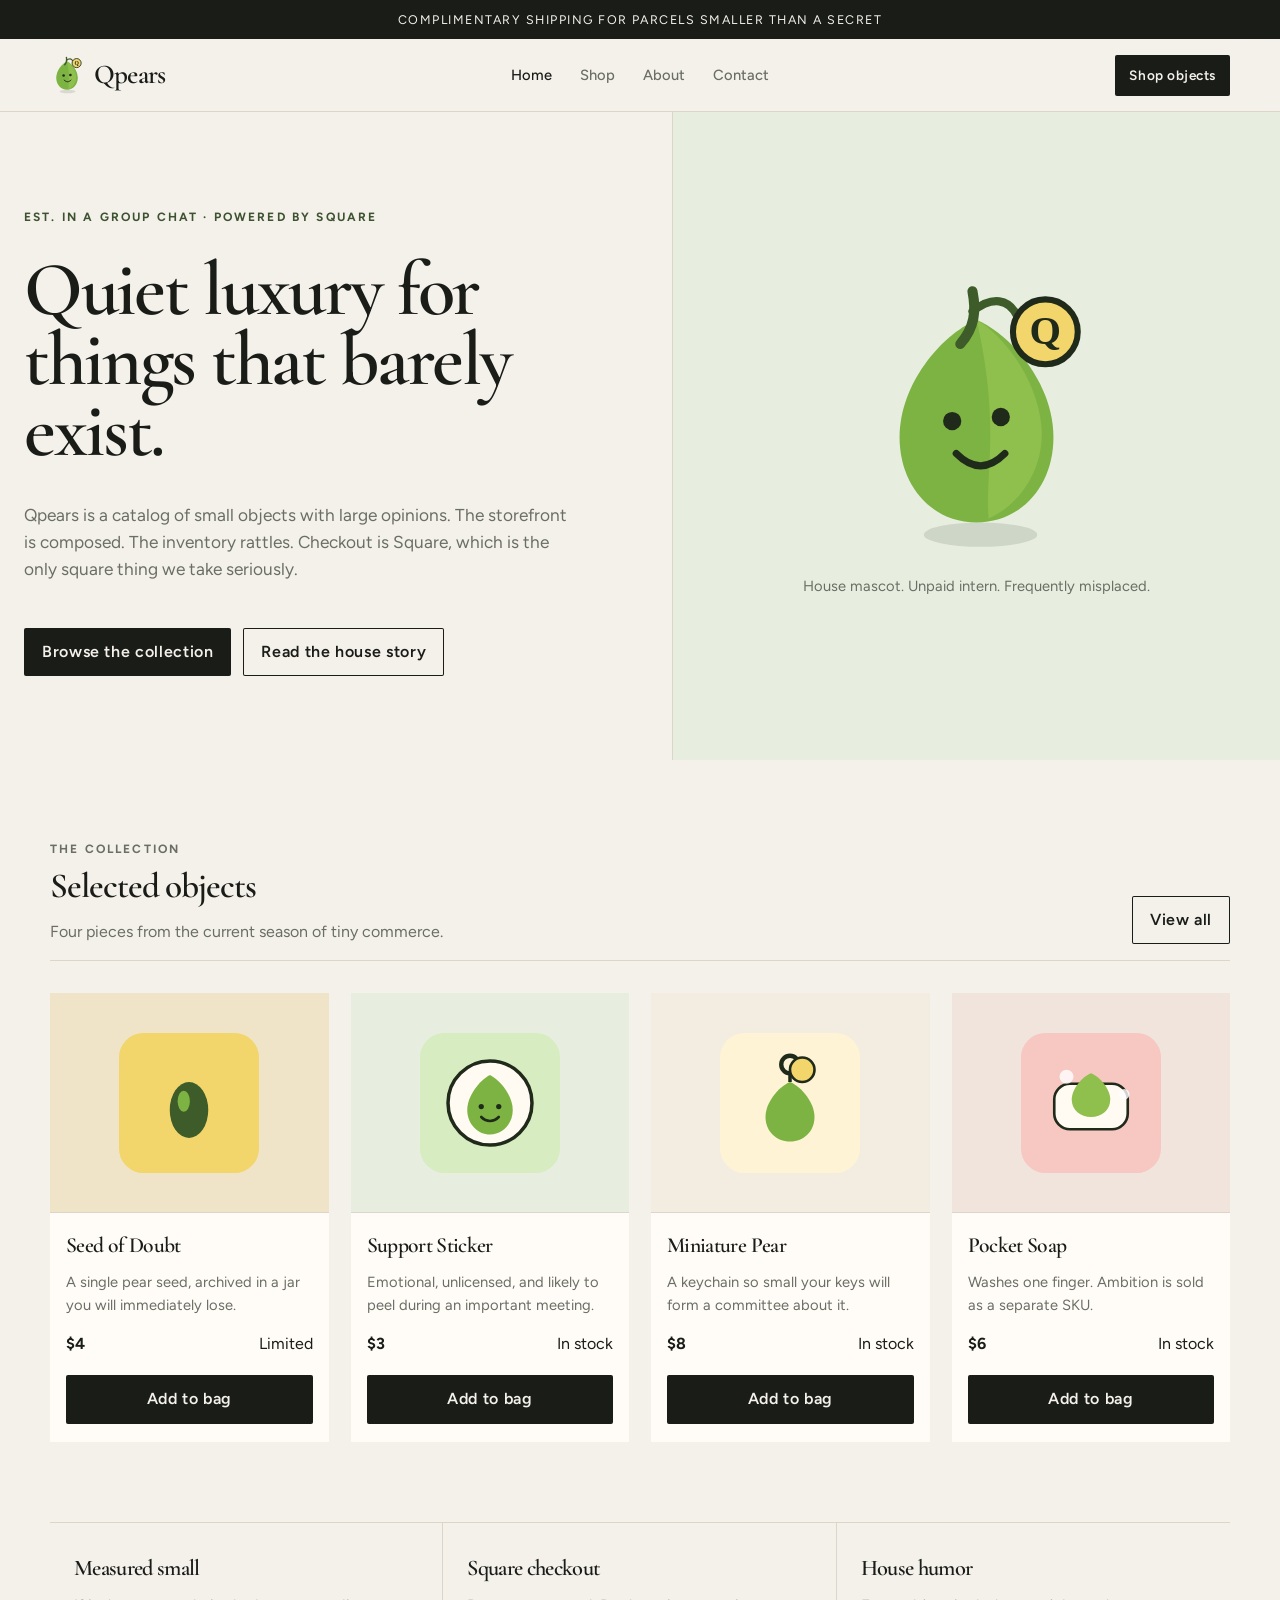
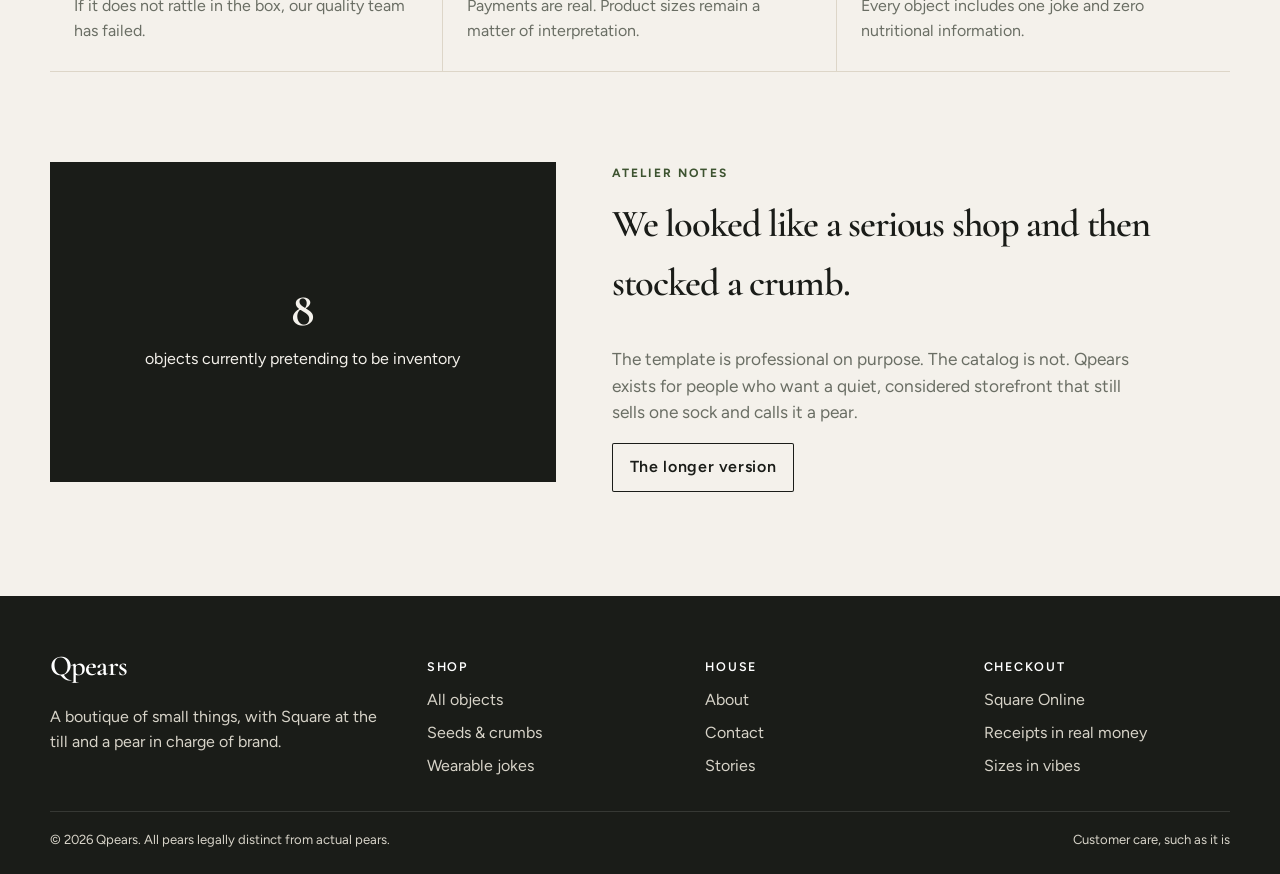
==== index.html @ 50240536 "Publish the Qpears static shop for GitHub Pages. The site is a public joke storefront with Square ch" ====
<!DOCTYPE html>
<html lang="en">
<head>
  <meta charset="UTF-8">
  <meta name="viewport" content="width=device-width, initial-scale=1">
  <title>Qpears — a professional shop for unserious objects</title>
  <meta name="description" content="A boutique for extremely small goods. Square checkout. Questionable pears.">
  <link rel="preconnect" href="https://fonts.googleapis.com">
  <link rel="preconnect" href="https://fonts.gstatic.com" crossorigin>
  <link href="https://fonts.googleapis.com/css2?family=Cormorant+Garamond:wght@500;600;700&family=Figtree:wght@400;500;600;700&display=swap" rel="stylesheet">
  <link rel="stylesheet" href="styles.css">
</head>
<body>
  <div class="announce">Complimentary shipping for parcels smaller than a secret</div>

  <header class="site-header">
    <div class="wrap header-inner">
      <a class="brand" href="index.html">
        <img src="assets/logo.svg" alt="">
        Qpears
      </a>
      <nav>
        <a href="index.html" aria-current="page">Home</a>
        <a href="shop.html">Shop</a>
        <a href="about.html">About</a>
        <a href="contact.html">Contact</a>
      </nav>
      <div class="header-actions">
        <a class="btn btn-primary btn-small" href="shop.html">Shop objects</a>
        <button class="nav-toggle" type="button" aria-label="Open menu">
          <span></span><span></span><span></span>
        </button>
      </div>
    </div>
  </header>

  <main>
    <section class="hero">
      <div class="wrap hero-copy">
        <p class="eyebrow">Est. in a group chat · Powered by Square</p>
        <h1>Quiet luxury for things that barely exist.</h1>
        <p class="lede">Qpears is a catalog of small objects with large opinions. The storefront is composed. The inventory rattles. Checkout is Square, which is the only square thing we take seriously.</p>
        <div class="actions">
          <a class="btn btn-primary" href="shop.html">Browse the collection</a>
          <a class="btn btn-ghost" href="about.html">Read the house story</a>
        </div>
      </div>
      <aside class="hero-panel">
        <figure>
          <img src="assets/logo.svg" alt="The Qpears pear, professionally employed">
          <figcaption>House mascot. Unpaid intern. Frequently misplaced.</figcaption>
        </figure>
      </aside>
    </section>

    <section class="wrap section">
      <div class="section-head">
        <div>
          <p class="eyebrow">The collection</p>
          <h2>Selected objects</h2>
          <p>Four pieces from the current season of tiny commerce.</p>
        </div>
        <a class="btn btn-ghost" href="shop.html">View all</a>
      </div>
      <div class="grid">
        <article class="product">
          <div class="product-art art-gold"><img src="assets/seed.svg" alt=""></div>
          <div class="product-body">
            <h3>Seed of Doubt</h3>
            <p>A single pear seed, archived in a jar you will immediately lose.</p>
            <div class="product-meta"><span class="price">$4</span><span>Limited</span></div>
            <button class="btn btn-primary" data-buy type="button">Add to bag</button>
          </div>
        </article>
        <article class="product">
          <div class="product-art art-leaf"><img src="assets/sticker.svg" alt=""></div>
          <div class="product-body">
            <h3>Support Sticker</h3>
            <p>Emotional, unlicensed, and likely to peel during an important meeting.</p>
            <div class="product-meta"><span class="price">$3</span><span>In stock</span></div>
            <button class="btn btn-primary" data-buy type="button">Add to bag</button>
          </div>
        </article>
        <article class="product">
          <div class="product-art art-cream"><img src="assets/keychain.svg" alt=""></div>
          <div class="product-body">
            <h3>Miniature Pear</h3>
            <p>A keychain so small your keys will form a committee about it.</p>
            <div class="product-meta"><span class="price">$8</span><span>In stock</span></div>
            <button class="btn btn-primary" data-buy type="button">Add to bag</button>
          </div>
        </article>
        <article class="product">
          <div class="product-art art-coral"><img src="assets/soap.svg" alt=""></div>
          <div class="product-body">
            <h3>Pocket Soap</h3>
            <p>Washes one finger. Ambition is sold as a separate SKU.</p>
            <div class="product-meta"><span class="price">$6</span><span>In stock</span></div>
            <button class="btn btn-primary" data-buy type="button">Add to bag</button>
          </div>
        </article>
      </div>
    </section>

    <section class="trust wrap">
      <article>
        <h3>Measured small</h3>
        <p>If it does not rattle in the box, our quality team has failed.</p>
      </article>
      <article>
        <h3>Square checkout</h3>
        <p>Payments are real. Product sizes remain a matter of interpretation.</p>
      </article>
      <article>
        <h3>House humor</h3>
        <p>Every object includes one joke and zero nutritional information.</p>
      </article>
    </section>

    <section class="wrap section story">
      <div class="story-panel">
        <div>
          <strong>8</strong>
          objects currently pretending to be inventory
        </div>
      </div>
      <div class="story-copy">
        <p class="eyebrow">Atelier notes</p>
        <h2>We looked like a serious shop and then stocked a crumb.</h2>
        <p class="lede">The template is professional on purpose. The catalog is not. Qpears exists for people who want a quiet, considered storefront that still sells one sock and calls it a pear.</p>
        <a class="btn btn-ghost" href="about.html">The longer version</a>
      </div>
    </section>
  </main>

  <footer class="site-footer">
    <div class="wrap footer-grid">
      <div>
        <h2>Qpears</h2>
        <p>A boutique of small things, with Square at the till and a pear in charge of brand.</p>
      </div>
      <div>
        <h3>Shop</h3>
        <ul>
          <li><a href="shop.html">All objects</a></li>
          <li><a href="shop.html">Seeds &amp; crumbs</a></li>
          <li><a href="shop.html">Wearable jokes</a></li>
        </ul>
      </div>
      <div>
        <h3>House</h3>
        <ul>
          <li><a href="about.html">About</a></li>
          <li><a href="contact.html">Contact</a></li>
          <li><a href="README.md">Stories</a></li>
        </ul>
      </div>
      <div>
        <h3>Checkout</h3>
        <ul>
          <li>Square Online</li>
          <li>Receipts in real money</li>
          <li>Sizes in vibes</li>
        </ul>
      </div>
    </div>
    <div class="wrap legal">
      <span>© 2026 Qpears. All pears legally distinct from actual pears.</span>
      <a href="contact.html">Customer care, such as it is</a>
    </div>
  </footer>
  <script src="shop.js"></script>
</body>
</html>
---- styles.css ----
:root {
  --bg: #f4f1eb;
  --surface: #fffcf7;
  --ink: #1a1c18;
  --muted: #6a6e64;
  --accent: #3d5330;
  --accent-soft: #e7eee0;
  --line: #ddd6c8;
  --gold: #c4a35a;
  --shadow: 0 20px 40px rgba(26, 28, 24, 0.06);
}

* { box-sizing: border-box; }
html { scroll-behavior: smooth; }
body {
  margin: 0;
  color: var(--ink);
  background: var(--bg);
  font-family: "Figtree", sans-serif;
  line-height: 1.55;
}

img { max-width: 100%; display: block; }
a { color: inherit; }
button, input, textarea { font: inherit; }
.wrap {
  width: min(1180px, calc(100% - 48px));
  margin: 0 auto;
}

.announce {
  background: var(--ink);
  color: #f4f1eb;
  font-size: 0.78rem;
  letter-spacing: 0.12em;
  text-transform: uppercase;
  text-align: center;
  padding: 10px 16px;
}

.site-header {
  position: sticky;
  top: 0;
  z-index: 20;
  background: rgba(244, 241, 235, 0.92);
  backdrop-filter: blur(16px);
  border-bottom: 1px solid var(--line);
}
.header-inner {
  display: grid;
  grid-template-columns: auto 1fr auto;
  align-items: center;
  gap: 24px;
  min-height: 72px;
}
.brand {
  display: flex;
  align-items: center;
  gap: 10px;
  text-decoration: none;
  font-family: "Cormorant Garamond", serif;
  font-size: 1.7rem;
  font-weight: 600;
  letter-spacing: -0.03em;
}
.brand img { width: 34px; height: 40px; }
nav {
  display: flex;
  justify-content: center;
  gap: 28px;
}
nav a {
  text-decoration: none;
  font-size: 0.92rem;
  font-weight: 500;
  color: var(--muted);
}
nav a:hover,
nav a[aria-current="page"] { color: var(--ink); }
.header-actions {
  display: flex;
  align-items: center;
  gap: 12px;
}
.nav-toggle {
  display: none;
  border: 1px solid var(--line);
  background: var(--surface);
  padding: 8px 10px;
  cursor: pointer;
}
.nav-toggle span {
  display: block;
  width: 16px;
  height: 1.5px;
  background: var(--ink);
  margin: 3px 0;
}

.btn {
  display: inline-flex;
  align-items: center;
  justify-content: center;
  gap: 8px;
  text-decoration: none;
  border: 0;
  cursor: pointer;
  border-radius: 2px;
  padding: 12px 18px;
  font-weight: 600;
  letter-spacing: 0.04em;
}
.btn-primary { background: var(--ink); color: var(--bg); }
.btn-primary:hover { background: var(--accent); }
.btn-ghost {
  background: transparent;
  box-shadow: inset 0 0 0 1px var(--ink);
}
.btn-ghost:hover { background: var(--accent-soft); }
.btn-small { padding: 10px 14px; font-size: 0.85rem; }

.hero {
  display: grid;
  grid-template-columns: 1.05fr 0.95fr;
  min-height: 72vh;
}
.hero-copy {
  display: flex;
  flex-direction: column;
  justify-content: center;
  padding: 72px 0;
  padding-right: 48px;
}
.eyebrow {
  font-size: 0.75rem;
  letter-spacing: 0.18em;
  text-transform: uppercase;
  color: var(--accent);
  font-weight: 700;
}
h1, h2, h3 { font-family: "Cormorant Garamond", serif; letter-spacing: -0.03em; font-weight: 600; }
h1 {
  font-size: clamp(2.8rem, 6vw, 5rem);
  line-height: 0.92;
  margin: 16px 0 18px;
}
.lede {
  font-size: 1.08rem;
  color: var(--muted);
  max-width: 34rem;
}
.actions { display: flex; gap: 12px; flex-wrap: wrap; margin-top: 28px; }
.hero-panel {
  background: var(--accent-soft);
  display: grid;
  place-items: center;
  padding: 48px;
  border-left: 1px solid var(--line);
}
.hero-panel figure {
  margin: 0;
  text-align: center;
}
.hero-panel img { width: min(280px, 70%); margin: 0 auto 16px; }
.hero-panel figcaption { color: var(--muted); font-size: 0.92rem; }

.section { padding: 80px 0; }
.section-head {
  display: flex;
  justify-content: space-between;
  align-items: end;
  gap: 16px;
  margin-bottom: 32px;
  padding-bottom: 16px;
  border-bottom: 1px solid var(--line);
}
.section-head p { margin: 0; color: var(--muted); max-width: 28rem; }
.section-head h2 { margin: 0 0 6px; font-size: 2.2rem; }

.grid {
  display: grid;
  grid-template-columns: repeat(4, 1fr);
  gap: 22px;
}
.product {
  background: var(--surface);
  display: flex;
  flex-direction: column;
  min-height: 100%;
}
.product-art {
  height: 220px;
  display: grid;
  place-items: center;
  overflow: hidden;
  border-bottom: 1px solid var(--line);
}
.product-art img { width: 140px; height: 140px; object-fit: contain; }
.art-gold { background: #efe4c8; }
.art-leaf { background: #e7eee0; }
.art-cream { background: #f3ece0; }
.art-coral { background: #f1e4dc; }
.product-body { padding: 16px 16px 18px; display: flex; flex-direction: column; gap: 8px; flex: 1; }
.product h3 { margin: 0; font-size: 1.35rem; }
.product p { margin: 0; color: var(--muted); font-size: 0.92rem; flex: 1; }
.product-meta {
  display: flex;
  justify-content: space-between;
  align-items: center;
  margin-top: 8px;
}
.price { font-weight: 700; }
.product .btn { width: 100%; margin-top: 10px; }

.trust {
  display: grid;
  grid-template-columns: repeat(3, 1fr);
  border-top: 1px solid var(--line);
  border-bottom: 1px solid var(--line);
}
.trust article {
  padding: 28px 24px;
  border-right: 1px solid var(--line);
}
.trust article:last-child { border-right: 0; }
.trust h3 { margin: 0 0 8px; font-size: 1.4rem; }
.trust p { margin: 0; color: var(--muted); }

.story {
  display: grid;
  grid-template-columns: 0.9fr 1.1fr;
  gap: 56px;
  align-items: center;
}
.story-panel {
  background: var(--ink);
  color: var(--bg);
  min-height: 320px;
  display: grid;
  place-items: center;
  text-align: center;
  padding: 40px;
}
.story-panel strong {
  display: block;
  font-family: "Cormorant Garamond", serif;
  font-size: 3rem;
  font-weight: 600;
}
.story-copy h2 { font-size: 2.4rem; margin-top: 0; }

.page-hero { padding: 64px 0 8px; }
.page-hero h1 { margin-bottom: 12px; }
.prose { max-width: 42rem; color: var(--muted); }
.prose code, .contact-card code {
  background: var(--accent-soft);
  padding: 1px 6px;
  font-size: 0.9em;
}

.shop-bar {
  display: flex;
  justify-content: space-between;
  color: var(--muted);
  font-size: 0.9rem;
  margin: 12px 0 24px;
}

.contact-grid {
  display: grid;
  grid-template-columns: 1fr 1fr;
  gap: 28px;
}
.contact-card, .contact-form {
  background: var(--surface);
  border: 1px solid var(--line);
  padding: 28px;
}
.contact-card a { color: var(--accent); font-weight: 700; }
.contact-form label {
  display: block;
  font-size: 0.82rem;
  letter-spacing: 0.08em;
  text-transform: uppercase;
  margin: 14px 0 6px;
}
.contact-form input, .contact-form textarea {
  width: 100%;
  border: 1px solid var(--line);
  background: #fff;
  padding: 12px;
}
.contact-form textarea { min-height: 120px; resize: vertical; }

.site-footer {
  background: var(--ink);
  color: #d7d3c8;
  padding: 48px 0 24px;
  margin-top: 24px;
}
.footer-grid {
  display: grid;
  grid-template-columns: 1.4fr 1fr 1fr 1fr;
  gap: 32px;
  padding-bottom: 32px;
  border-bottom: 1px solid rgba(255,255,255,0.12);
}
.site-footer h2 {
  color: #fff;
  margin: 0 0 8px;
  font-size: 1.8rem;
}
.site-footer h3 {
  color: #fff;
  font-family: "Figtree", sans-serif;
  font-size: 0.78rem;
  letter-spacing: 0.14em;
  text-transform: uppercase;
}
.site-footer a { text-decoration: none; }
.site-footer a:hover { color: #fff; }
.site-footer ul { list-style: none; padding: 0; margin: 0; display: grid; gap: 8px; }
.legal {
  display: flex;
  justify-content: space-between;
  gap: 16px;
  padding-top: 18px;
  font-size: 0.82rem;
}

@media (max-width: 960px) {
  .hero, .story, .contact-grid, .trust, .footer-grid { grid-template-columns: 1fr; }
  .hero-copy { padding: 48px 0; padding-right: 0; }
  .hero-panel { border-left: 0; border-top: 1px solid var(--line); }
  .grid { grid-template-columns: 1fr 1fr; }
  .trust article { border-right: 0; border-bottom: 1px solid var(--line); }
}
@media (max-width: 760px) {
  .nav-toggle { display: block; }
  nav {
    display: none;
    position: absolute;
    left: 0;
    right: 0;
    top: 100%;
    background: var(--bg);
    border-bottom: 1px solid var(--line);
    flex-direction: column;
    padding: 16px 24px 20px;
    gap: 12px;
  }
  body.nav-open nav { display: flex; }
  .header-inner { grid-template-columns: 1fr auto auto; position: relative; }
}
@media (max-width: 560px) {
  .wrap { width: min(1180px, calc(100% - 32px)); }
  .grid { grid-template-columns: 1fr; }
  .legal { flex-direction: column; }
}
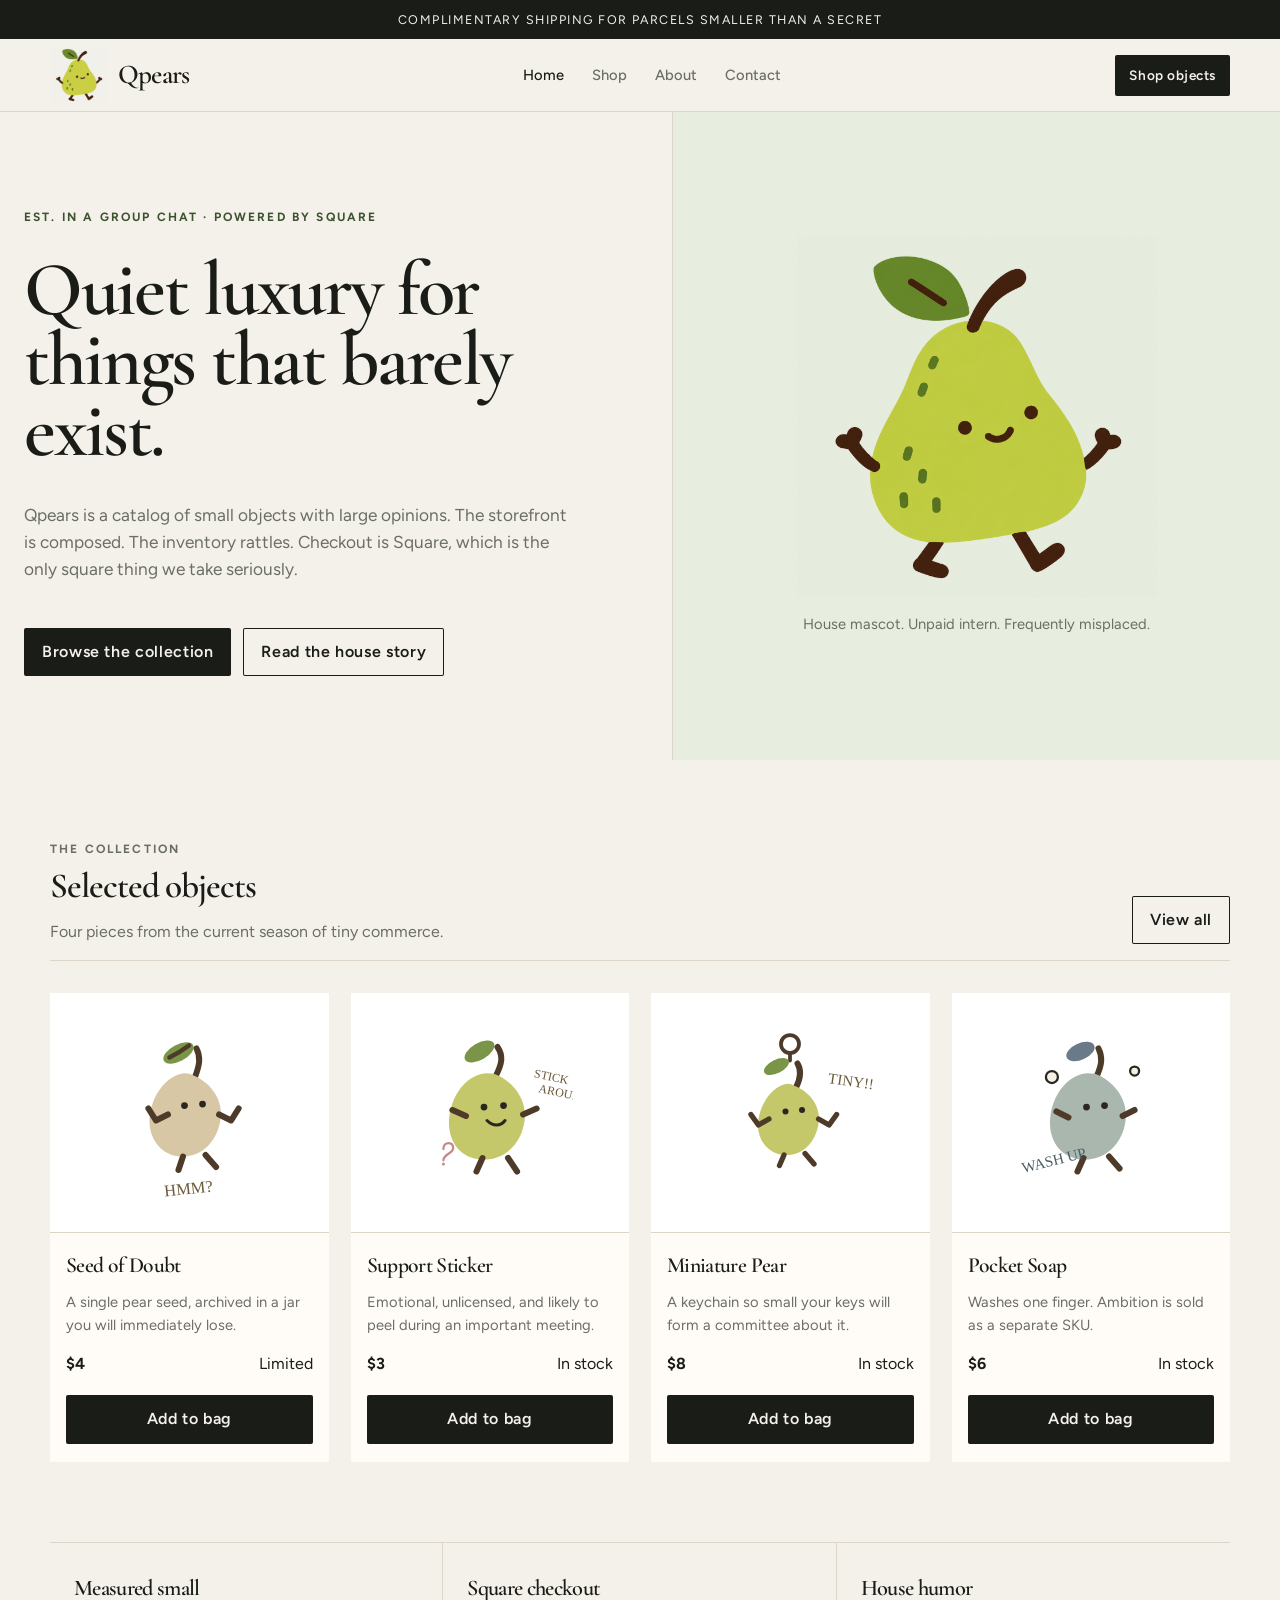
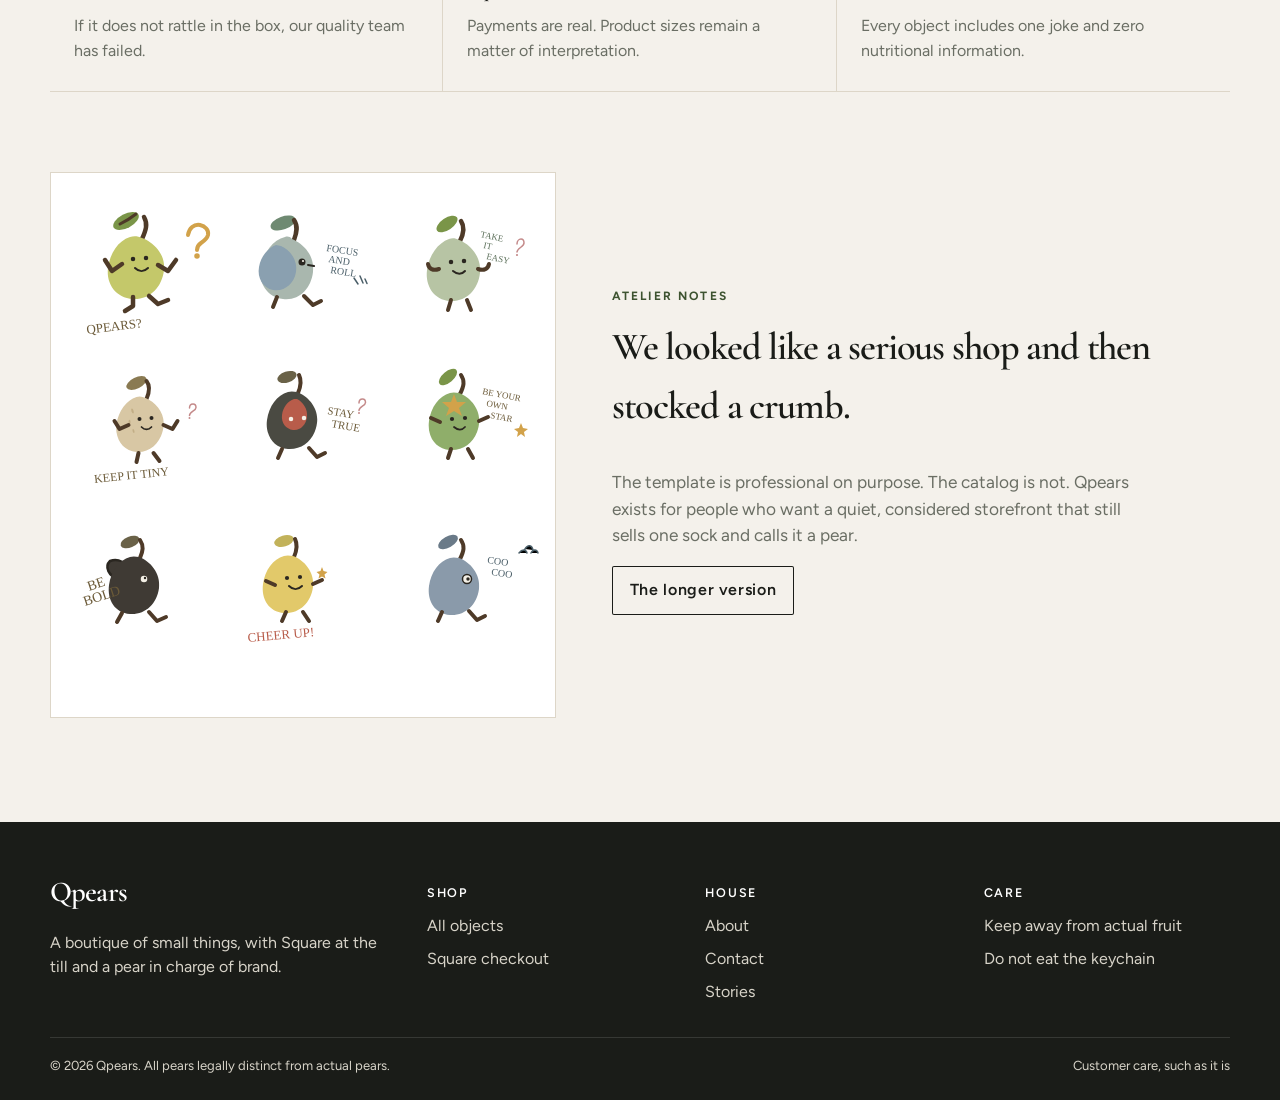
==== commit 88222588: "Add initial lookup" ====
--- a/index.html
+++ b/index.html
@@ -10,29 +10,8 @@
   <link href="https://fonts.googleapis.com/css2?family=Cormorant+Garamond:wght@500;600;700&family=Figtree:wght@400;500;600;700&display=swap" rel="stylesheet">
   <link rel="stylesheet" href="styles.css">
 </head>
-<body>
-  <div class="announce">Complimentary shipping for parcels smaller than a secret</div>
-
-  <header class="site-header">
-    <div class="wrap header-inner">
-      <a class="brand" href="index.html">
-        <img src="assets/logo.svg" alt="">
-        Qpears
-      </a>
-      <nav>
-        <a href="index.html" aria-current="page">Home</a>
-        <a href="shop.html">Shop</a>
-        <a href="about.html">About</a>
-        <a href="contact.html">Contact</a>
-      </nav>
-      <div class="header-actions">
-        <a class="btn btn-primary btn-small" href="shop.html">Shop objects</a>
-        <button class="nav-toggle" type="button" aria-label="Open menu">
-          <span></span><span></span><span></span>
-        </button>
-      </div>
-    </div>
-  </header>
+<body data-page="home" data-announce="Complimentary shipping for parcels smaller than a secret">
+  <div data-layout="header"></div>
 
   <main>
     <section class="hero">
@@ -62,44 +41,7 @@
         </div>
         <a class="btn btn-ghost" href="shop.html">View all</a>
       </div>
-      <div class="grid">
-        <article class="product">
-          <div class="product-art art-gold"><img src="assets/seed.svg" alt=""></div>
-          <div class="product-body">
-            <h3>Seed of Doubt</h3>
-            <p>A single pear seed, archived in a jar you will immediately lose.</p>
-            <div class="product-meta"><span class="price">$4</span><span>Limited</span></div>
-            <button class="btn btn-primary" data-buy type="button">Add to bag</button>
-          </div>
-        </article>
-        <article class="product">
-          <div class="product-art art-leaf"><img src="assets/sticker.svg" alt=""></div>
-          <div class="product-body">
-            <h3>Support Sticker</h3>
-            <p>Emotional, unlicensed, and likely to peel during an important meeting.</p>
-            <div class="product-meta"><span class="price">$3</span><span>In stock</span></div>
-            <button class="btn btn-primary" data-buy type="button">Add to bag</button>
-          </div>
-        </article>
-        <article class="product">
-          <div class="product-art art-cream"><img src="assets/keychain.svg" alt=""></div>
-          <div class="product-body">
-            <h3>Miniature Pear</h3>
-            <p>A keychain so small your keys will form a committee about it.</p>
-            <div class="product-meta"><span class="price">$8</span><span>In stock</span></div>
-            <button class="btn btn-primary" data-buy type="button">Add to bag</button>
-          </div>
-        </article>
-        <article class="product">
-          <div class="product-art art-coral"><img src="assets/soap.svg" alt=""></div>
-          <div class="product-body">
-            <h3>Pocket Soap</h3>
-            <p>Washes one finger. Ambition is sold as a separate SKU.</p>
-            <div class="product-meta"><span class="price">$6</span><span>In stock</span></div>
-            <button class="btn btn-primary" data-buy type="button">Add to bag</button>
-          </div>
-        </article>
-      </div>
+      <div class="grid" data-catalog data-featured="true"></div>
     </section>
 
     <section class="trust wrap">
@@ -118,11 +60,8 @@
     </section>
 
     <section class="wrap section story">
-      <div class="story-panel">
-        <div>
-          <strong>8</strong>
-          objects currently pretending to be inventory
-        </div>
+      <div class="story-panel story-panel-art">
+        <img src="assets/pear-stickers.svg" alt="A grid of silly pear mascots">
       </div>
       <div class="story-copy">
         <p class="eyebrow">Atelier notes</p>
@@ -133,42 +72,10 @@
     </section>
   </main>
 
-  <footer class="site-footer">
-    <div class="wrap footer-grid">
-      <div>
-        <h2>Qpears</h2>
-        <p>A boutique of small things, with Square at the till and a pear in charge of brand.</p>
-      </div>
-      <div>
-        <h3>Shop</h3>
-        <ul>
-          <li><a href="shop.html">All objects</a></li>
-          <li><a href="shop.html">Seeds &amp; crumbs</a></li>
-          <li><a href="shop.html">Wearable jokes</a></li>
-        </ul>
-      </div>
-      <div>
-        <h3>House</h3>
-        <ul>
-          <li><a href="about.html">About</a></li>
-          <li><a href="contact.html">Contact</a></li>
-          <li><a href="README.md">Stories</a></li>
-        </ul>
-      </div>
-      <div>
-        <h3>Checkout</h3>
-        <ul>
-          <li>Square Online</li>
-          <li>Receipts in real money</li>
-          <li>Sizes in vibes</li>
-        </ul>
-      </div>
-    </div>
-    <div class="wrap legal">
-      <span>© 2026 Qpears. All pears legally distinct from actual pears.</span>
-      <a href="contact.html">Customer care, such as it is</a>
-    </div>
-  </footer>
-  <script src="shop.js"></script>
+  <div data-layout="footer"></div>
+  <script src="js/config.js"></script>
+  <script src="js/layout.js"></script>
+  <script src="js/catalog.js"></script>
+  <script src="js/shop.js"></script>
 </body>
 </html>
--- a/styles.css
+++ b/styles.css
@@ -1,3 +1,18 @@
+/*
+  Qpears storefront skeleton
+  --------------------------
+  1. Tokens     :root
+  2. Reset      body, images, links
+  3. Layout     .wrap, header, footer, grids
+  4. Components .btn, .product, forms
+  5. Pages      hero, shop, contact
+  6. Responsive media queries
+
+  Content lives in the HTML pages.
+  Shared chrome lives in js/layout.js.
+  Products and Square URL live in js/config.js.
+*/
+
 :root {
   --bg: #f4f1eb;
   --surface: #fffcf7;
@@ -63,7 +78,12 @@
   font-weight: 600;
   letter-spacing: -0.03em;
 }
-.brand img { width: 34px; height: 40px; }
+.brand img {
+  width: 58px;
+  height: 58px;
+  object-fit: contain;
+  mix-blend-mode: multiply;
+}
 nav {
   display: flex;
   justify-content: center;
@@ -161,7 +181,12 @@
   margin: 0;
   text-align: center;
 }
-.hero-panel img { width: min(280px, 70%); margin: 0 auto 16px; }
+.hero-panel img {
+  width: min(360px, 86%);
+  margin: 0 auto 16px;
+  object-fit: contain;
+  mix-blend-mode: multiply;
+}
 .hero-panel figcaption { color: var(--muted); font-size: 0.92rem; }
 
 .section { padding: 80px 0; }
@@ -189,17 +214,18 @@
   min-height: 100%;
 }
 .product-art {
-  height: 220px;
+  height: 240px;
   display: grid;
   place-items: center;
   overflow: hidden;
   border-bottom: 1px solid var(--line);
-}
-.product-art img { width: 140px; height: 140px; object-fit: contain; }
-.art-gold { background: #efe4c8; }
-.art-leaf { background: #e7eee0; }
-.art-cream { background: #f3ece0; }
-.art-coral { background: #f1e4dc; }
+  background: #fff;
+}
+.product-art img { width: 180px; height: 180px; object-fit: contain; }
+.art-gold,
+.art-leaf,
+.art-cream,
+.art-coral { background: #fff; }
 .product-body { padding: 16px 16px 18px; display: flex; flex-direction: column; gap: 8px; flex: 1; }
 .product h3 { margin: 0; font-size: 1.35rem; }
 .product p { margin: 0; color: var(--muted); font-size: 0.92rem; flex: 1; }
@@ -241,6 +267,19 @@
   text-align: center;
   padding: 40px;
 }
+.story-panel-art {
+  background: #fff;
+  padding: 12px;
+  border: 1px solid var(--line);
+}
+.story-panel-art img { width: 100%; height: auto; }
+.sticker-sheet {
+  margin: 28px 0 0;
+  background: #fff;
+  border: 1px solid var(--line);
+  padding: 16px;
+}
+.sticker-sheet img { width: 100%; height: auto; display: block; }
 .story-panel strong {
   display: block;
   font-family: "Cormorant Garamond", serif;
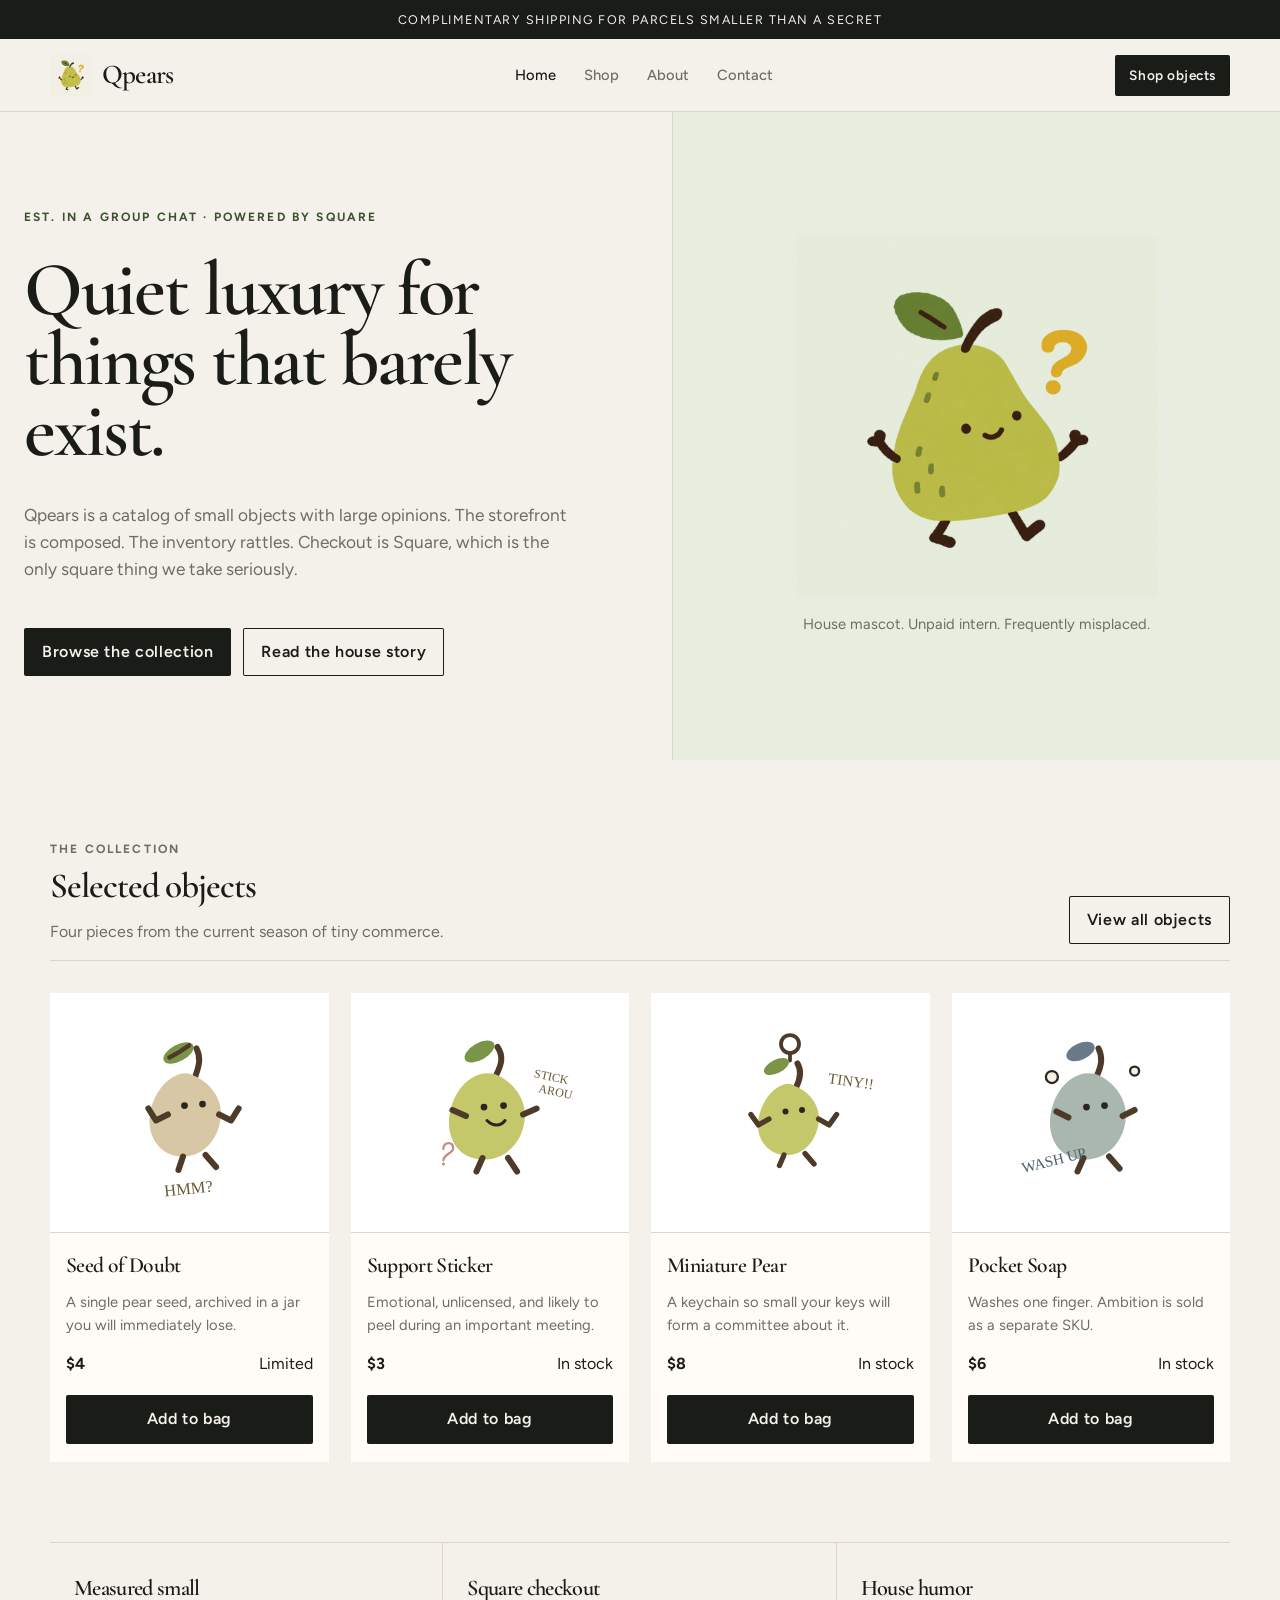
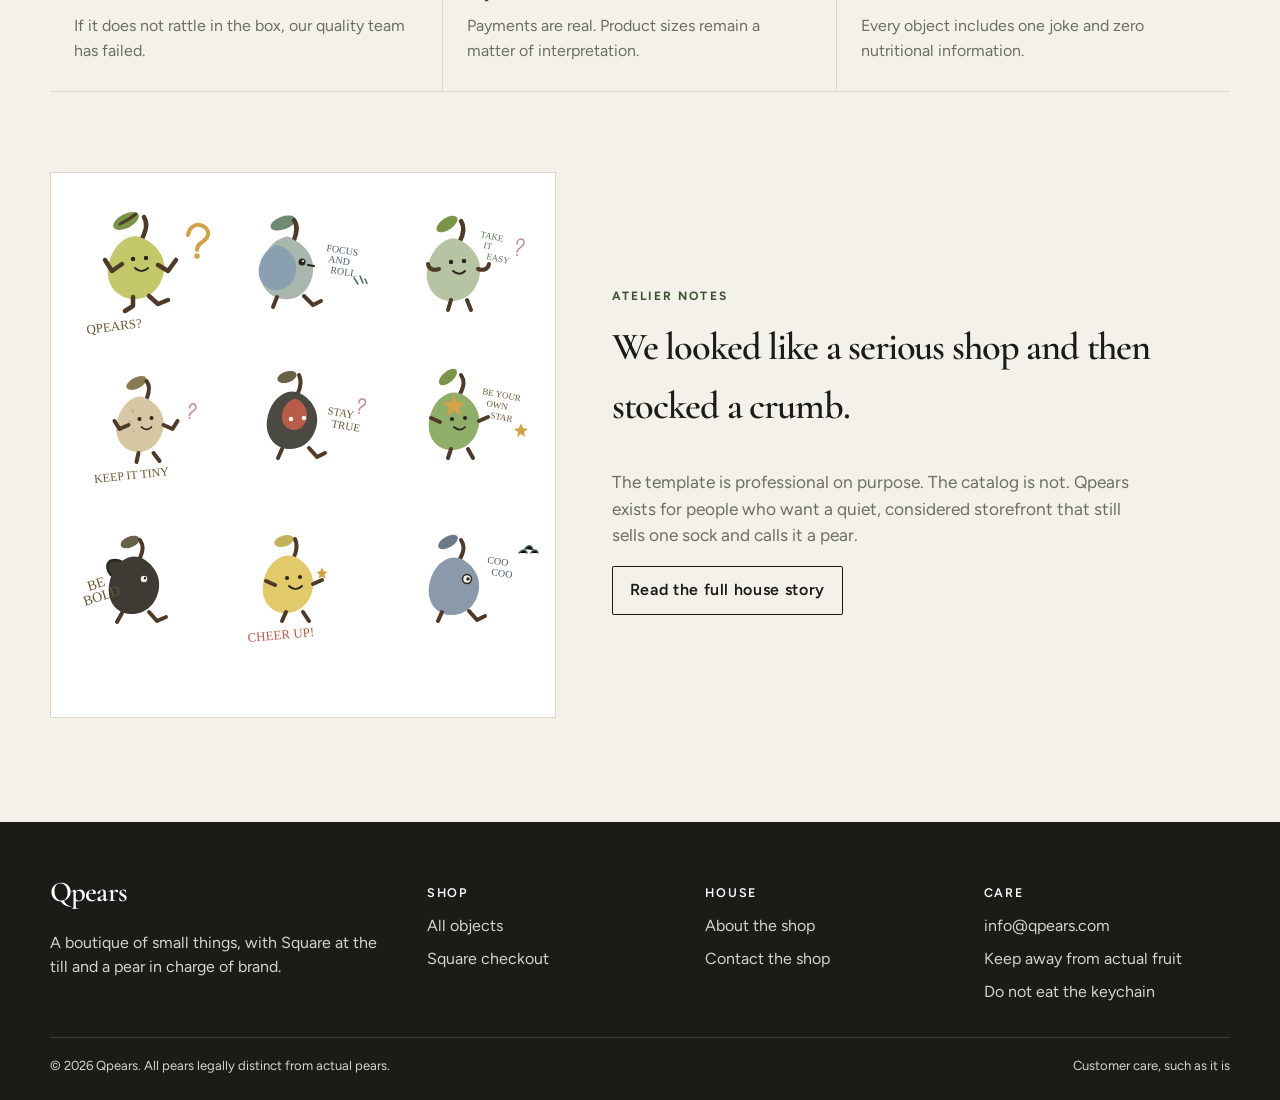
==== commit 3a759b0a: "md seo ranking" ====
--- a/index.html
+++ b/index.html
@@ -5,6 +5,8 @@
   <meta name="viewport" content="width=device-width, initial-scale=1">
   <title>Qpears — a professional shop for unserious objects</title>
   <meta name="description" content="A boutique for extremely small goods. Square checkout. Questionable pears.">
+  <link rel="canonical" href="https://qpears.com/">
+  <link rel="icon" href="assets/favicon.png" type="image/png" sizes="192x192">
   <link rel="preconnect" href="https://fonts.googleapis.com">
   <link rel="preconnect" href="https://fonts.gstatic.com" crossorigin>
   <link href="https://fonts.googleapis.com/css2?family=Cormorant+Garamond:wght@500;600;700&family=Figtree:wght@400;500;600;700&display=swap" rel="stylesheet">
@@ -26,7 +28,7 @@
       </div>
       <aside class="hero-panel">
         <figure>
-          <img src="assets/logo.svg" alt="The Qpears pear, professionally employed">
+          <img src="assets/logo.jpg" alt="The Qpears pear, professionally employed">
           <figcaption>House mascot. Unpaid intern. Frequently misplaced.</figcaption>
         </figure>
       </aside>
@@ -39,7 +41,7 @@
           <h2>Selected objects</h2>
           <p>Four pieces from the current season of tiny commerce.</p>
         </div>
-        <a class="btn btn-ghost" href="shop.html">View all</a>
+        <a class="btn btn-ghost" href="shop.html">View all objects</a>
       </div>
       <div class="grid" data-catalog data-featured="true"></div>
     </section>
@@ -67,7 +69,7 @@
         <p class="eyebrow">Atelier notes</p>
         <h2>We looked like a serious shop and then stocked a crumb.</h2>
         <p class="lede">The template is professional on purpose. The catalog is not. Qpears exists for people who want a quiet, considered storefront that still sells one sock and calls it a pear.</p>
-        <a class="btn btn-ghost" href="about.html">The longer version</a>
+        <a class="btn btn-ghost" href="about.html">Read the full house story</a>
       </div>
     </section>
   </main>
--- a/styles.css
+++ b/styles.css
@@ -35,7 +35,7 @@
   line-height: 1.55;
 }
 
-img { max-width: 100%; display: block; }
+img { max-width: 100%; height: auto; display: block; }
 a { color: inherit; }
 button, input, textarea { font: inherit; }
 .wrap {
@@ -63,15 +63,17 @@
 }
 .header-inner {
   display: grid;
-  grid-template-columns: auto 1fr auto;
+  grid-template-columns: minmax(0, auto) minmax(0, 1fr) auto;
   align-items: center;
   gap: 24px;
   min-height: 72px;
+  min-width: 0;
 }
 .brand {
   display: flex;
   align-items: center;
   gap: 10px;
+  min-width: 0;
   text-decoration: none;
   font-family: "Cormorant Garamond", serif;
   font-size: 1.7rem;
@@ -79,8 +81,11 @@
   letter-spacing: -0.03em;
 }
 .brand img {
-  width: 58px;
-  height: 58px;
+  width: 42px;
+  height: 42px;
+  max-width: 42px;
+  max-height: 42px;
+  flex: 0 0 42px;
   object-fit: contain;
   mix-blend-mode: multiply;
 }
@@ -141,8 +146,9 @@
 
 .hero {
   display: grid;
-  grid-template-columns: 1.05fr 0.95fr;
+  grid-template-columns: minmax(0, 1.05fr) minmax(0, 0.95fr);
   min-height: 72vh;
+  overflow: hidden;
 }
 .hero-copy {
   display: flex;
@@ -176,13 +182,23 @@
   place-items: center;
   padding: 48px;
   border-left: 1px solid var(--line);
+  min-width: 0;
+  min-height: 0;
+  overflow: hidden;
 }
 .hero-panel figure {
   margin: 0;
+  width: 100%;
+  max-width: 360px;
   text-align: center;
+  overflow: hidden;
 }
 .hero-panel img {
-  width: min(360px, 86%);
+  display: block;
+  width: 100%;
+  height: auto;
+  max-width: 100%;
+  max-height: min(360px, 50vh);
   margin: 0 auto 16px;
   object-fit: contain;
   mix-blend-mode: multiply;
